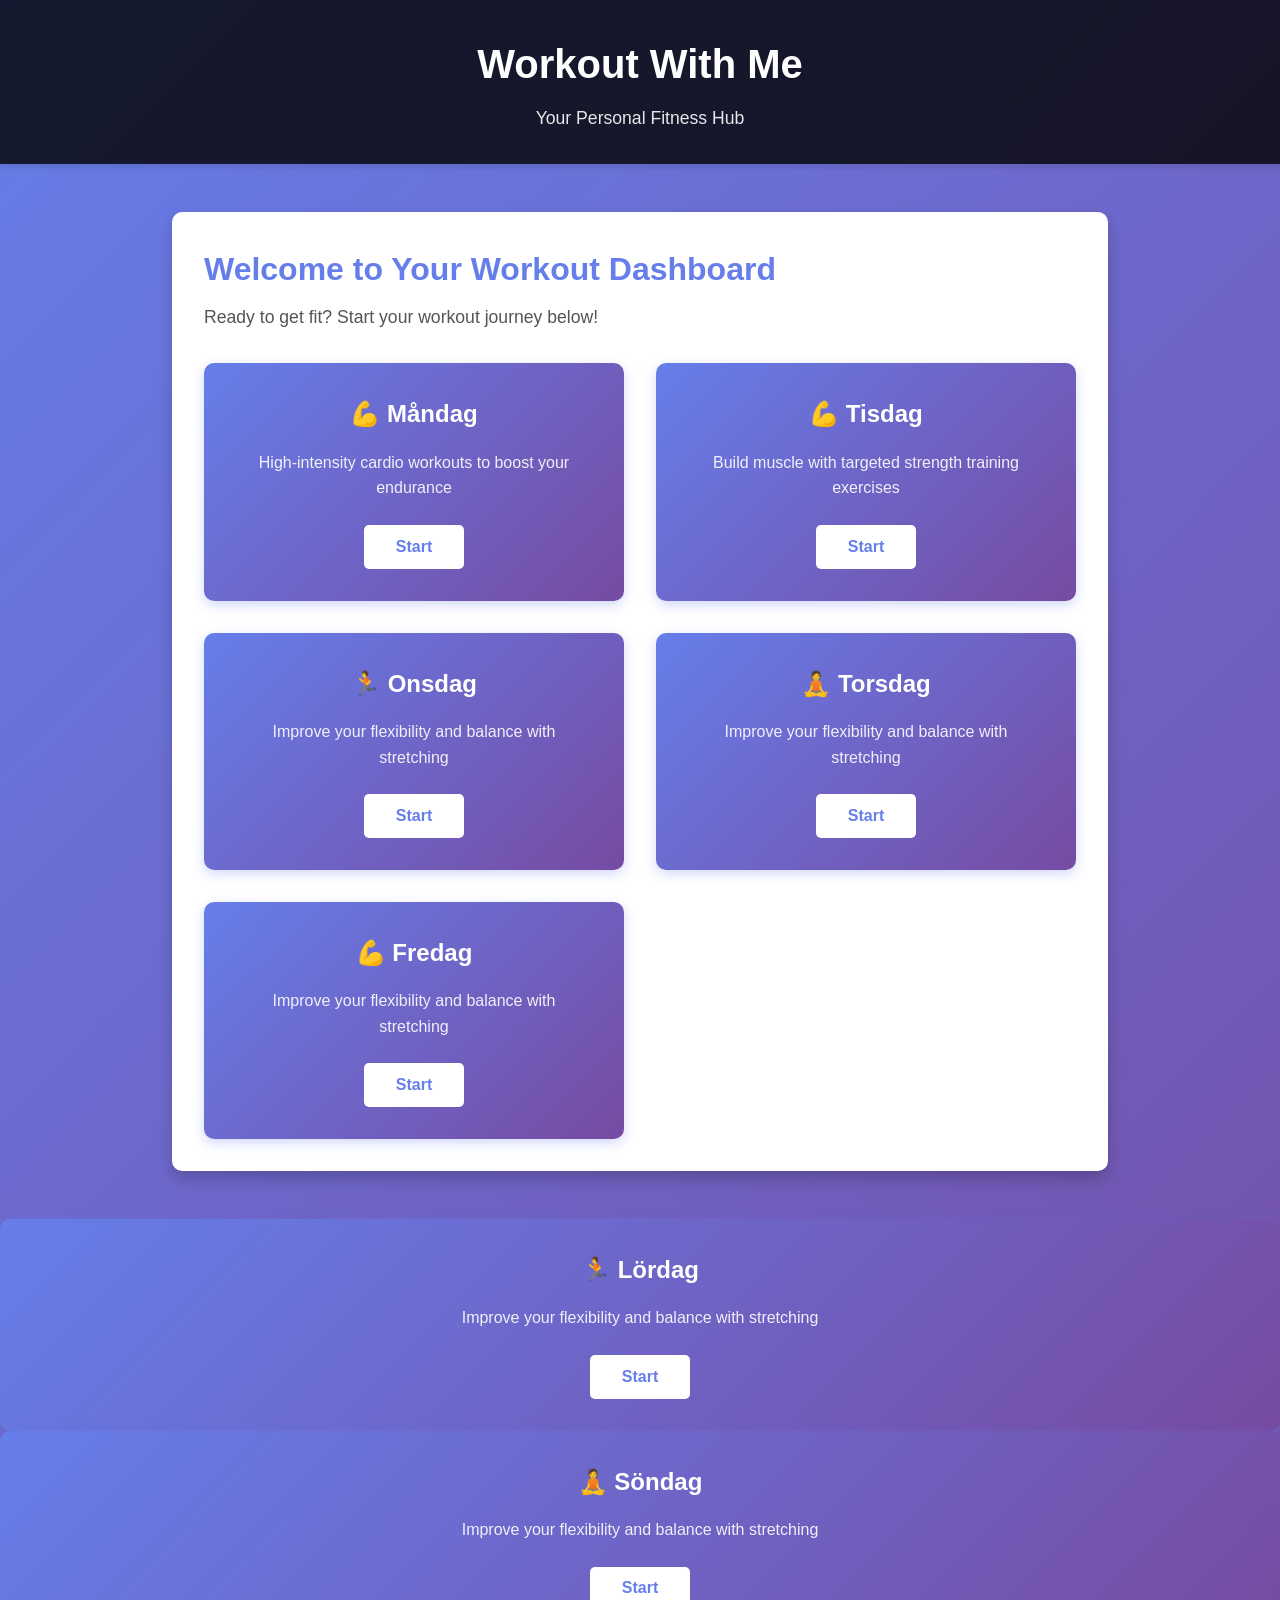
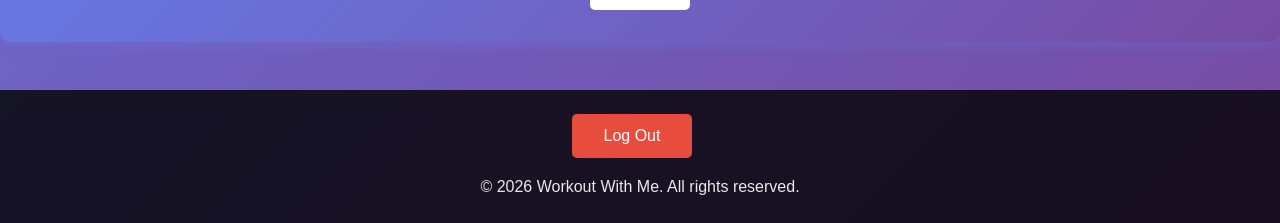
==== workouts.html @ a318d624 "New Stuff" ====
<!DOCTYPE html>
<html lang="en">
<head>
    <meta charset="UTF-8">
    <meta name="viewport" content="width=device-width, initial-scale=1.0">
    <title>Workout With Me - Main</title>
    <link rel="stylesheet" href="styles.css">
</head>
<body>
    <header>
        <h1>Workout With Me</h1>
        <p>Your Personal Fitness Hub</p>
    </header>
    
    <main>
        <section class="dashboard">
            <h2>Welcome to Your Workout Dashboard</h2>
            <p>Ready to get fit? Start your workout journey below!</p>
            
            <div class="workout-container">
                <div class="workout-card">
                    <h3>💪 Måndag</h3>
                    <p>High-intensity cardio workouts to boost your endurance</p>
                    <button class="workout-btn" data-day="Måndag">Start</button>
                </div>
                
                <div class="workout-card">
                    <h3>💪 Tisdag</h3>
                    <p>Build muscle with targeted strength training exercises</p>
                    <button class="workout-btn" data-day="Tisdag">Start</button>
                </div>
                
                <div class="workout-card">
                    <h3>🏃 Onsdag</h3>
                    <p>Improve your flexibility and balance with stretching</p>
                    <button class="workout-btn" data-day="Onsdag">Start</button>
                </div>

                <div class="workout-card">
                    <h3>🧘 Torsdag</h3>
                    <p>Improve your flexibility and balance with stretching</p>
                    <button class="workout-btn" data-day="Torsdag">Start</button>
                </div>

                <div class="workout-card">
                    <h3>💪 Fredag</h3>
                    <p>Improve your flexibility and balance with stretching</p>
                    <button class="workout-btn" data-day="Fredag">Start</button>
                </div>
            </div>
        </section>

        <!-- Workout Details Modal -->
        <div id="workoutModal" class="modal">
            <div class="modal-content">
                <span class="close">&times;</span>
                <div id="workoutDetails"></div>
            </div>
        </div>
    </main>
                <div class="workout-card">
                    <h3>🏃 Lördag</h3>
                    <p>Improve your flexibility and balance with stretching</p>
                    <button class="workout-btn">Start </button>
                </div>

                <div class="workout-card">
                    <h3>🧘 Söndag</h3>
                    <p>Improve your flexibility and balance with stretching</p>
                    <button class="workout-btn">Start </button>
                </div>
            </div>
        </section>
    </main>
    
    <footer>
        <button id="logoutBtn" class="logout-btn">Log Out</button>
        <p>&copy; 2026 Workout With Me. All rights reserved.</p>
    </footer>
    
    <script src="workouts.js"></script>
</body>
</html>
---- styles.css ----
* {
    margin: 0;
    padding: 0;
    box-sizing: border-box;
}

body {
    font-family: 'Segoe UI', Tahoma, Geneva, Verdana, sans-serif;
    line-height: 1.6;
    color: #333;
    background: linear-gradient(135deg, #667eea 0%, #764ba2 100%);
    min-height: 100vh;
}

header {
    background-color: rgba(0, 0, 0, 0.8);
    color: white;
    padding: 2rem;
    text-align: center;
    box-shadow: 0 4px 6px rgba(0, 0, 0, 0.1);
}

header h1 {
    font-size: 2.5rem;
    margin-bottom: 0.5rem;
}

header p {
    font-size: 1.1rem;
    opacity: 0.9;
}

main {
    max-width: 1000px;
    margin: 3rem auto;
    padding: 0 2rem;
}

.intro {
    background: white;
    padding: 2rem;
    border-radius: 10px;
    box-shadow: 0 8px 16px rgba(0, 0, 0, 0.2);
    text-align: center;
}

.intro h2 {
    color: #667eea;
    margin-bottom: 1rem;
    font-size: 2rem;
}

.intro p {
    margin-bottom: 2rem;
    font-size: 1.1rem;
    color: #555;
}

#loginForm {
    display: flex;
    flex-direction: column;
    gap: 1.5rem;
}

.form-group {
    display: flex;
    flex-direction: column;
    text-align: left;
}

.form-group label {
    margin-bottom: 0.5rem;
    font-weight: 600;
    color: #333;
}

.form-group input {
    padding: 0.8rem;
    border: 2px solid #ddd;
    border-radius: 5px;
    font-size: 1rem;
    transition: border-color 0.3s ease;
}

.form-group input:focus {
    outline: none;
    border-color: #667eea;
    box-shadow: 0 0 5px rgba(102, 126, 234, 0.3);
}

button {
    background-color: #667eea;
    color: white;
    border: none;
    padding: 0.8rem 2rem;
    font-size: 1rem;
    border-radius: 5px;
    cursor: pointer;
    transition: background-color 0.3s ease;
}

button:hover {
    background-color: #764ba2;
}

button:active {
    transform: scale(0.98);
}

footer {
    background-color: rgba(0, 0, 0, 0.8);
    color: white;
    text-align: center;
    padding: 1.5rem;
    margin-top: 3rem;
}

footer p {
    opacity: 0.9;
}

/* Workout Dashboard Styles */
.dashboard {
    background: white;
    padding: 2rem;
    border-radius: 10px;
    box-shadow: 0 8px 16px rgba(0, 0, 0, 0.2);
}

.dashboard h2 {
    color: #667eea;
    margin-bottom: 0.5rem;
    font-size: 2rem;
}

.dashboard > p {
    margin-bottom: 2rem;
    font-size: 1.1rem;
    color: #555;
}

.workout-container {
    display: grid;
    grid-template-columns: repeat(auto-fit, minmax(280px, 1fr));
    gap: 2rem;
    margin-top: 2rem;
}

.workout-card {
    background: linear-gradient(135deg, #667eea 0%, #764ba2 100%);
    color: white;
    padding: 2rem;
    border-radius: 10px;
    box-shadow: 0 4px 12px rgba(102, 126, 234, 0.3);
    text-align: center;
    transition: transform 0.3s ease, box-shadow 0.3s ease;
}

.workout-card:hover {
    transform: translateY(-5px);
    box-shadow: 0 8px 20px rgba(102, 126, 234, 0.5);
}

.workout-card h3 {
    font-size: 1.5rem;
    margin-bottom: 1rem;
}

.workout-card p {
    margin-bottom: 1.5rem;
    opacity: 0.9;
}

.workout-btn {
    background-color: white;
    color: #667eea;
    font-weight: 600;
    transition: all 0.3s ease;
}

.workout-btn:hover {
    background-color: #f0f0f0;
    color: #764ba2;
}

#logoutBtn {
    background-color: #e74c3c;
    margin-right: 1rem;
    margin-bottom: 1rem;
}

#logoutBtn:hover {
    background-color: #c0392b;
}

.logout-btn {
    margin-bottom: 0.5rem;
}

/* Modal Styles */
.modal {
    display: none;
    position: fixed;
    z-index: 1000;
    left: 0;
    top: 0;
    width: 100%;
    height: 100%;
    background-color: rgba(0, 0, 0, 0.5);
    animation: fadeIn 0.3s ease;
}

@keyframes fadeIn {
    from {
        opacity: 0;
    }
    to {
        opacity: 1;
    }
}

.modal-content {
    background-color: #fefefe;
    margin: 5% auto;
    padding: 2rem;
    border-radius: 10px;
    width: 90%;
    max-width: 800px;
    box-shadow: 0 4px 20px rgba(0, 0, 0, 0.3);
    animation: slideIn 0.3s ease;
}

@keyframes slideIn {
    from {
        transform: translateY(-50px);
        opacity: 0;
    }
    to {
        transform: translateY(0);
        opacity: 1;
    }
}

.close {
    color: #aaa;
    float: right;
    font-size: 28px;
    font-weight: bold;
    cursor: pointer;
    transition: color 0.3s ease;
}

.close:hover {
    color: #000;
}

#workoutDetails h3 {
    color: #667eea;
    margin-bottom: 1.5rem;
}

.workout-grid {
    display: grid;
    grid-template-columns: repeat(auto-fit, minmax(200px, 1fr));
    gap: 1.5rem;
}

.workout-item {
    background: #f9f9f9;
    padding: 1.5rem;
    border-radius: 8px;
    border-left: 4px solid #667eea;
    box-shadow: 0 2px 8px rgba(0, 0, 0, 0.1);
}

.workout-item h4 {
    color: #667eea;
    margin-bottom: 0.8rem;
    font-size: 1.1rem;
}

.workout-item p {
    color: #555;
    line-height: 1.6;
    word-wrap: break-word;
    white-space: normal;
}

.workout-table {
    width: 100%;
    border-collapse: collapse;
    margin-top: 1rem;
}

.workout-table thead {
    background-color: #667eea;
    color: white;
}

.workout-table th,
.workout-table td {
    padding: 1rem;
    text-align: left;
    border-bottom: 1px solid #ddd;
}

.workout-table tr:hover {
    background-color: #f5f5f5;
}

.workout-table tbody tr:last-child td {
    border-bottom: none;
}
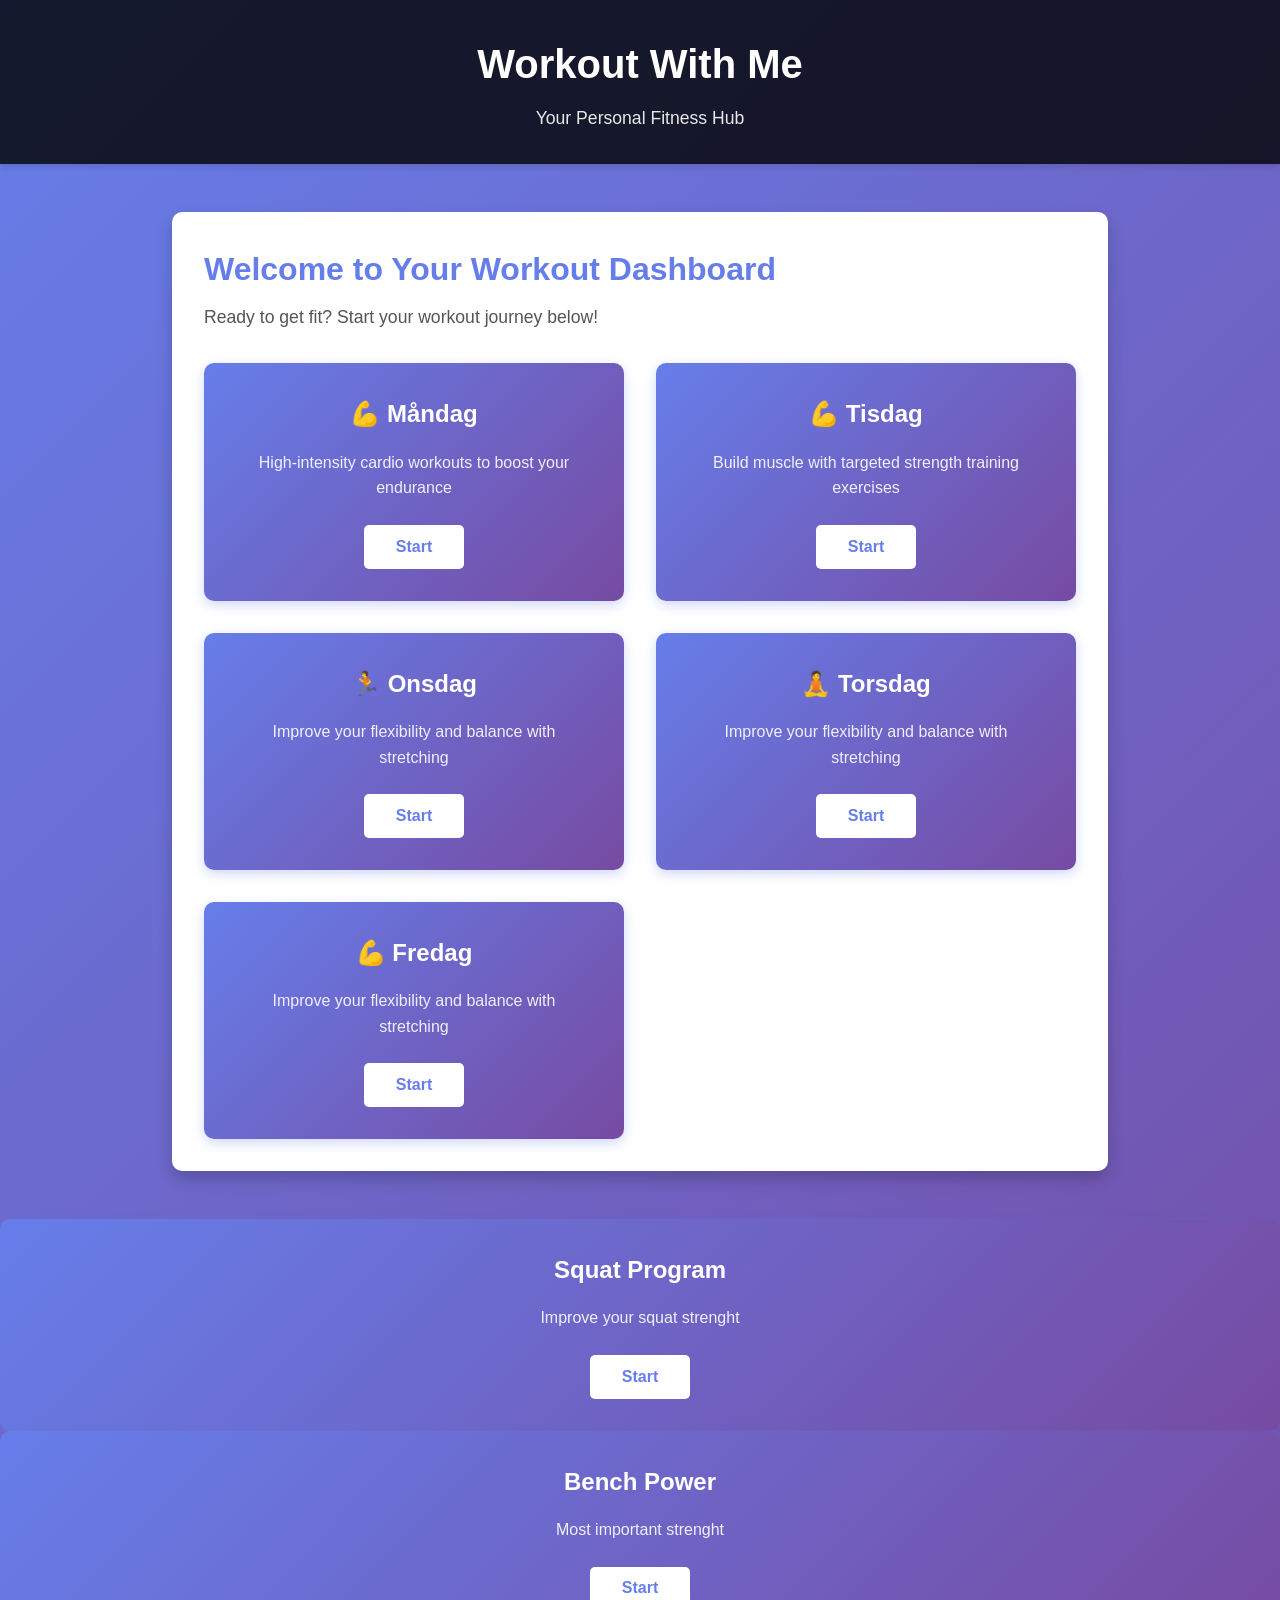
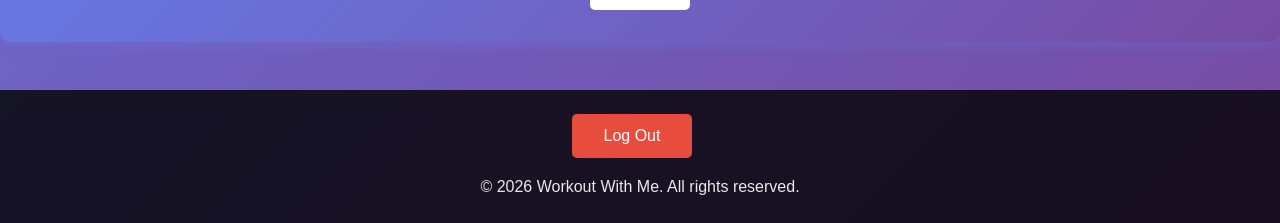
==== commit ea1599c3: "Static workout routines" ====
--- a/workouts.html
+++ b/workouts.html
@@ -59,14 +59,14 @@
         </div>
     </main>
                 <div class="workout-card">
-                    <h3>🏃 Lördag</h3>
-                    <p>Improve your flexibility and balance with stretching</p>
+                    <h3>Squat Program</h3>
+                    <p>Improve your squat strenght</p>
                     <button class="workout-btn">Start </button>
                 </div>
 
                 <div class="workout-card">
-                    <h3>🧘 Söndag</h3>
-                    <p>Improve your flexibility and balance with stretching</p>
+                    <h3>Bench Power</h3>
+                    <p>Most important strenght</p>
                     <button class="workout-btn">Start </button>
                 </div>
             </div>
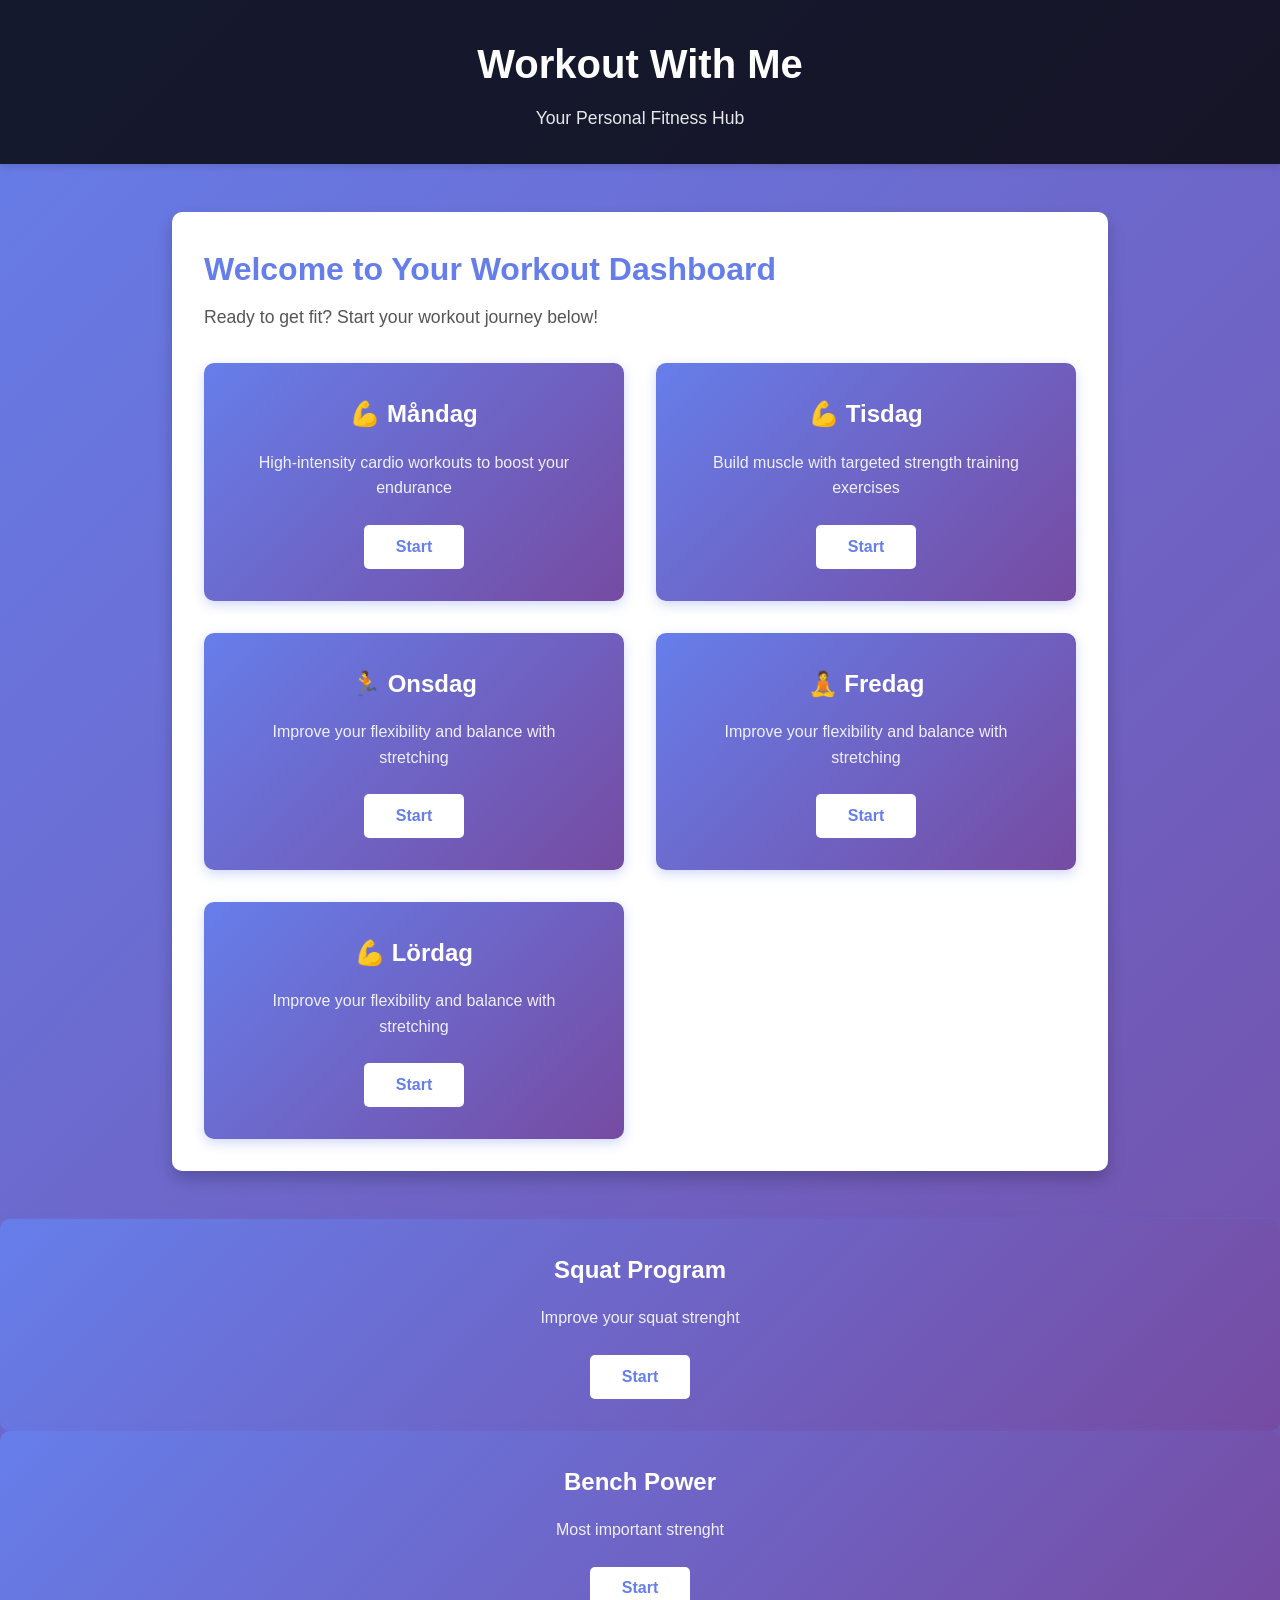
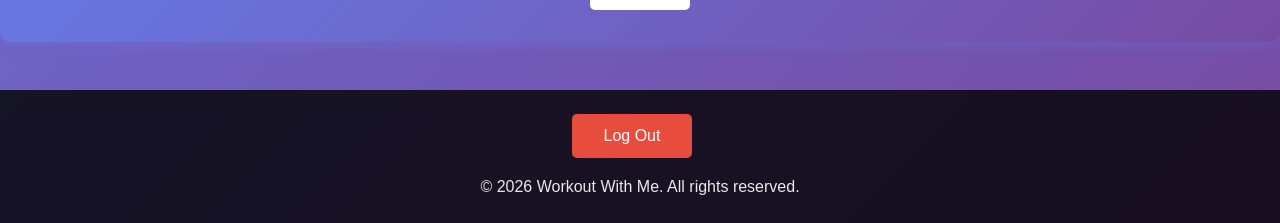
==== commit 70158120: "Workday button should work for every day" ====
--- a/workouts.html
+++ b/workouts.html
@@ -37,15 +37,15 @@
                 </div>
 
                 <div class="workout-card">
-                    <h3>🧘 Torsdag</h3>
+                    <h3>🧘 Fredag</h3>
                     <p>Improve your flexibility and balance with stretching</p>
-                    <button class="workout-btn" data-day="Torsdag">Start</button>
+                    <button class="workout-btn" data-day="Fredag">Start</button>
                 </div>
 
                 <div class="workout-card">
-                    <h3>💪 Fredag</h3>
+                    <h3>💪 Lördag</h3>
                     <p>Improve your flexibility and balance with stretching</p>
-                    <button class="workout-btn" data-day="Fredag">Start</button>
+                    <button class="workout-btn" data-day="Lördag">Start</button>
                 </div>
             </div>
         </section>
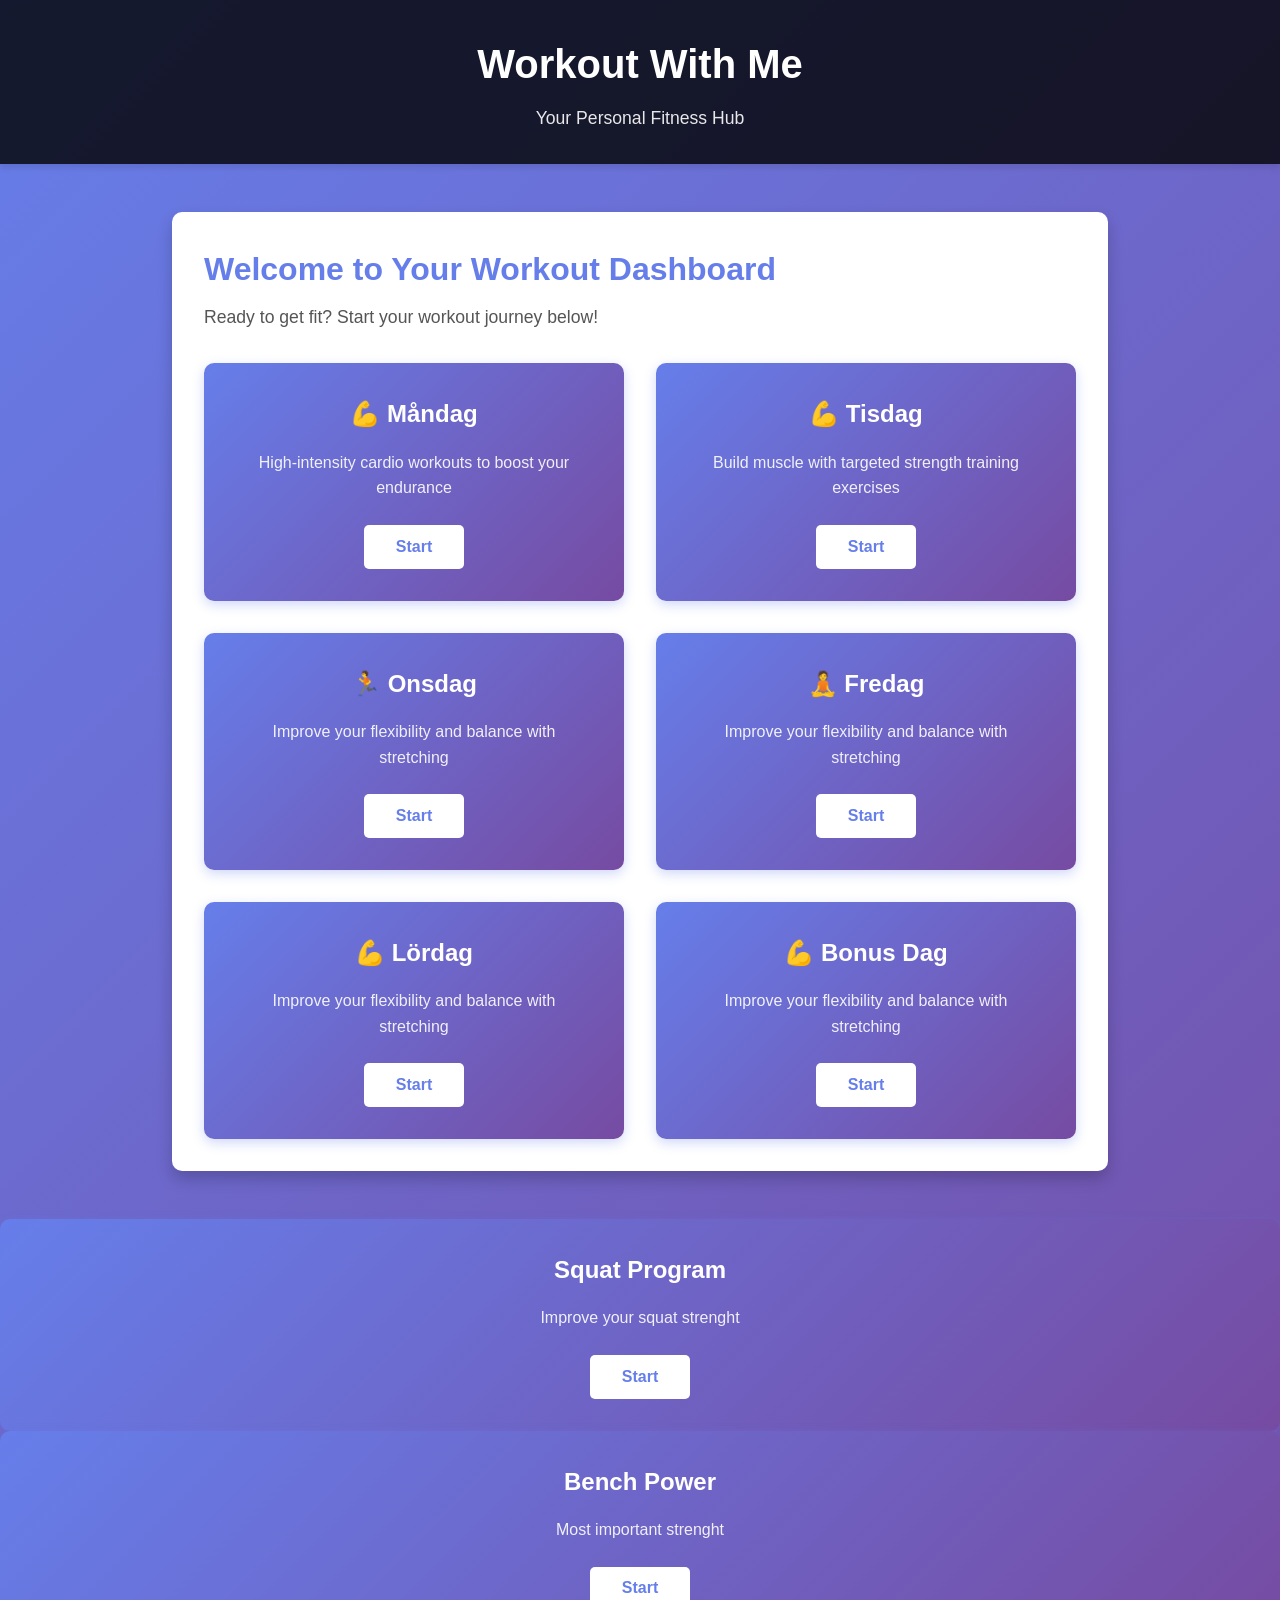
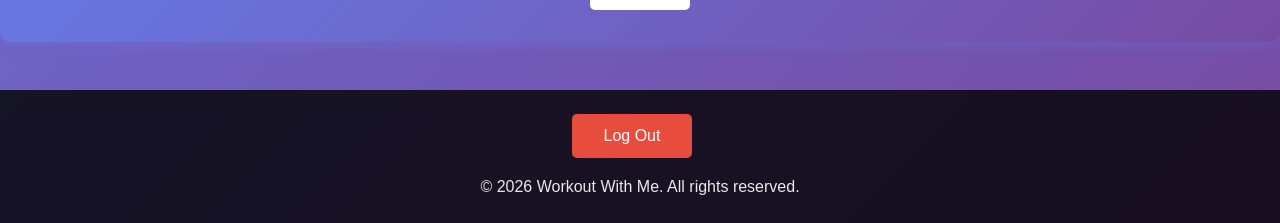
==== commit e8eed142: "Fix bugg," ====
--- a/workouts.html
+++ b/workouts.html
@@ -47,6 +47,12 @@
                     <p>Improve your flexibility and balance with stretching</p>
                     <button class="workout-btn" data-day="Lördag">Start</button>
                 </div>
+
+                <div class="workout-card">
+                    <h3>💪 Bonus Dag</h3>
+                    <p>Improve your flexibility and balance with stretching</p>
+                    <button class="workout-btn" data-day="bonus">Start</button>
+                </div>
             </div>
         </section>
 
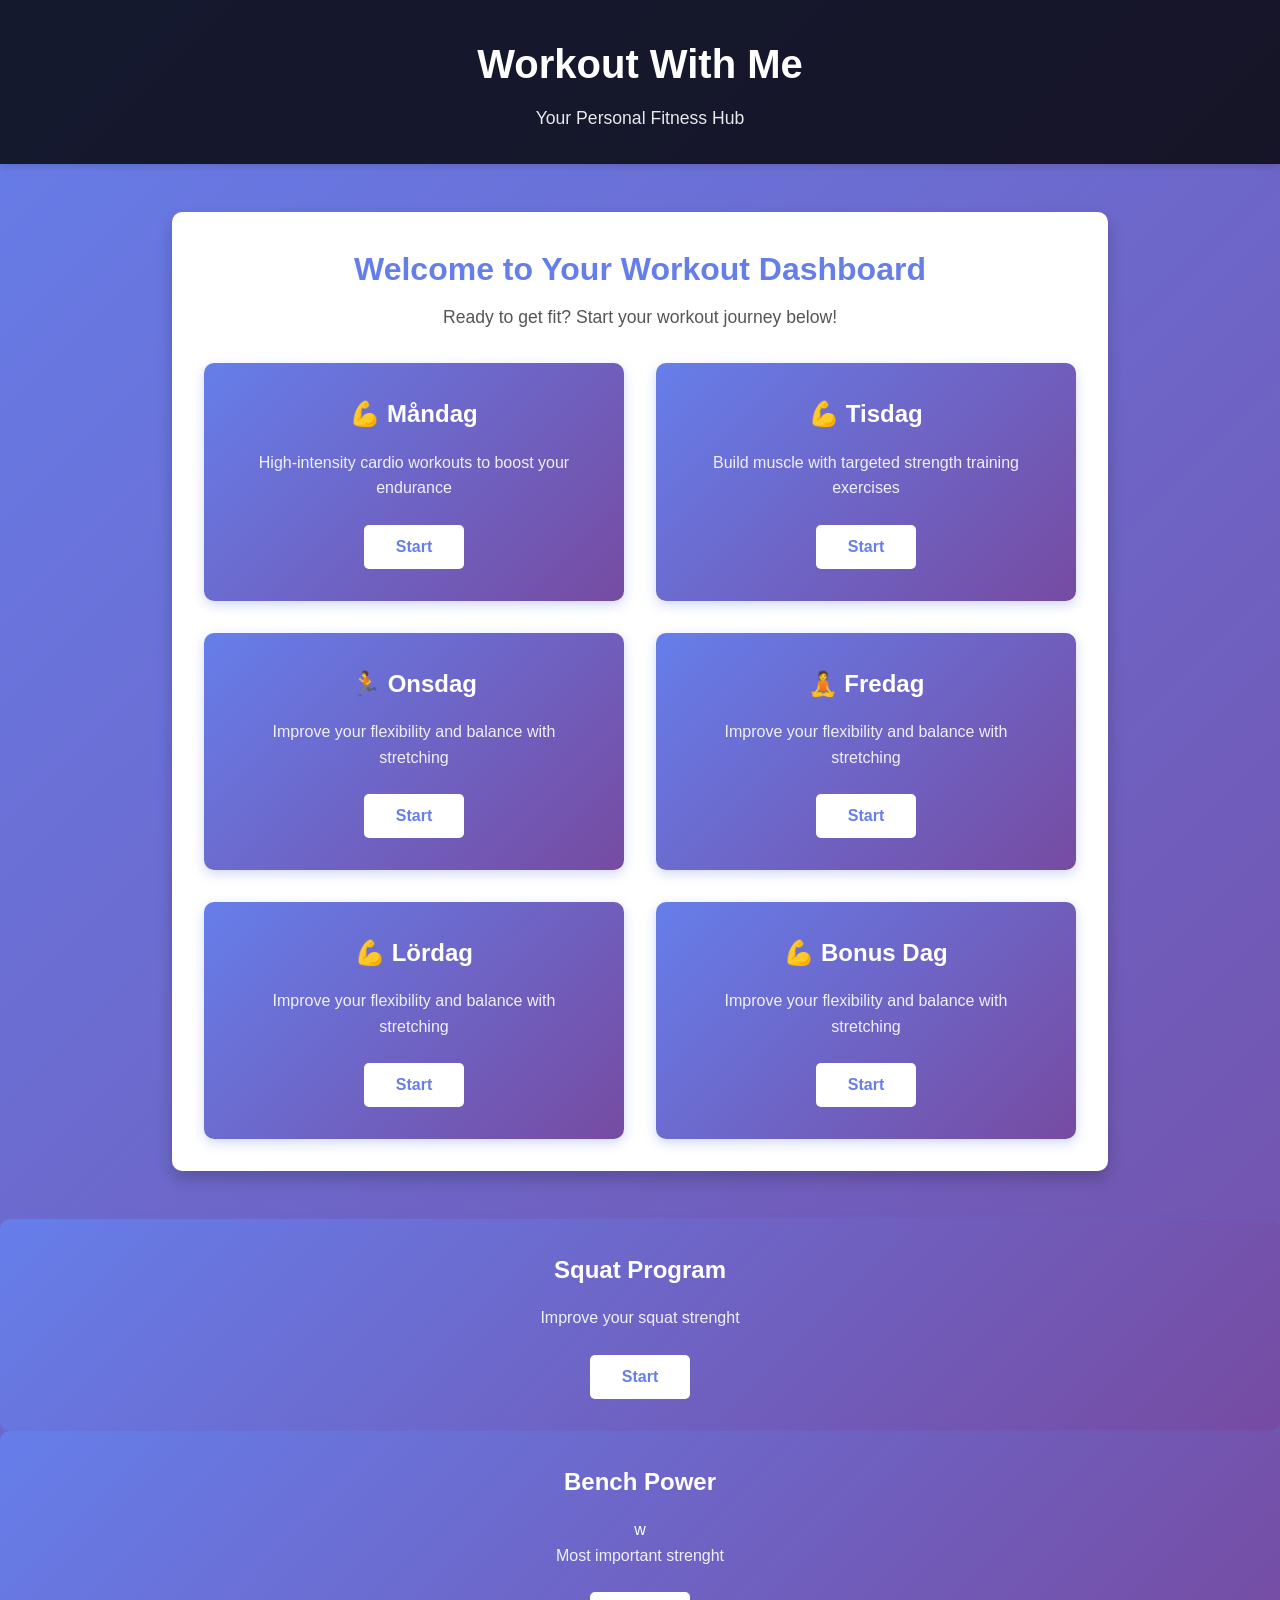
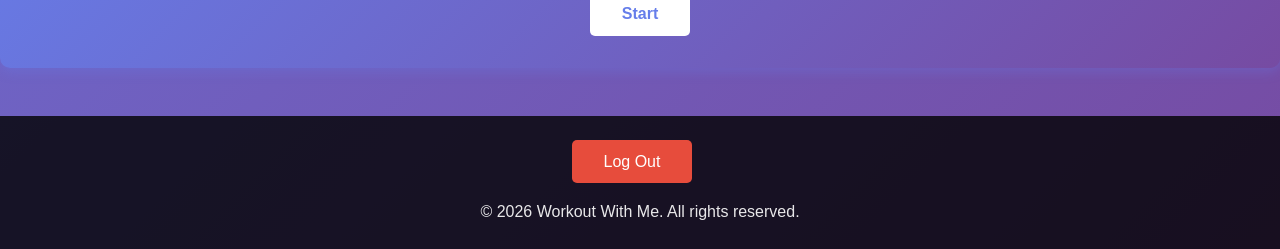
==== commit 08bb95ce: "Fix so we can scrool in the workout cards" ====
--- a/workouts.html
+++ b/workouts.html
@@ -57,8 +57,8 @@
         </section>
 
         <!-- Workout Details Modal -->
-        <div id="workoutModal" class="modal">
-            <div class="modal-content">
+        <div id="workoutModal" class="modal" aria-hidden="true">
+            <div class="modal-content" role="dialog" aria-modal="true" tabindex="-1">
                 <span class="close">&times;</span>
                 <div id="workoutDetails"></div>
             </div>
@@ -71,7 +71,7 @@
                 </div>
 
                 <div class="workout-card">
-                    <h3>Bench Power</h3>
+                    <h3>Bench Power</h3>w
                     <p>Most important strenght</p>
                     <button class="workout-btn">Start </button>
                 </div>
--- a/styles.css
+++ b/styles.css
@@ -48,12 +48,15 @@
     color: #667eea;
     margin-bottom: 1rem;
     font-size: 2rem;
+    text-align: center;
 }
 
 .intro p {
     margin-bottom: 2rem;
     font-size: 1.1rem;
     color: #555;
+    text-align: center;
+
 }
 
 #loginForm {
@@ -131,12 +134,14 @@
     color: #667eea;
     margin-bottom: 0.5rem;
     font-size: 2rem;
+    text-align: center;
 }
 
 .dashboard > p {
     margin-bottom: 2rem;
     font-size: 1.1rem;
     color: #555;
+    text-align: center;
 }
 
 .workout-container {
@@ -226,8 +231,14 @@
     border-radius: 10px;
     width: 90%;
     max-width: 800px;
+    max-height: 80vh;
+    overflow-y: auto;
     box-shadow: 0 4px 20px rgba(0, 0, 0, 0.3);
     animation: slideIn 0.3s ease;
+}
+
+.modal-content:focus {
+    outline: 3px solid rgba(102, 126, 234, 0.7);
 }
 
 @keyframes slideIn {
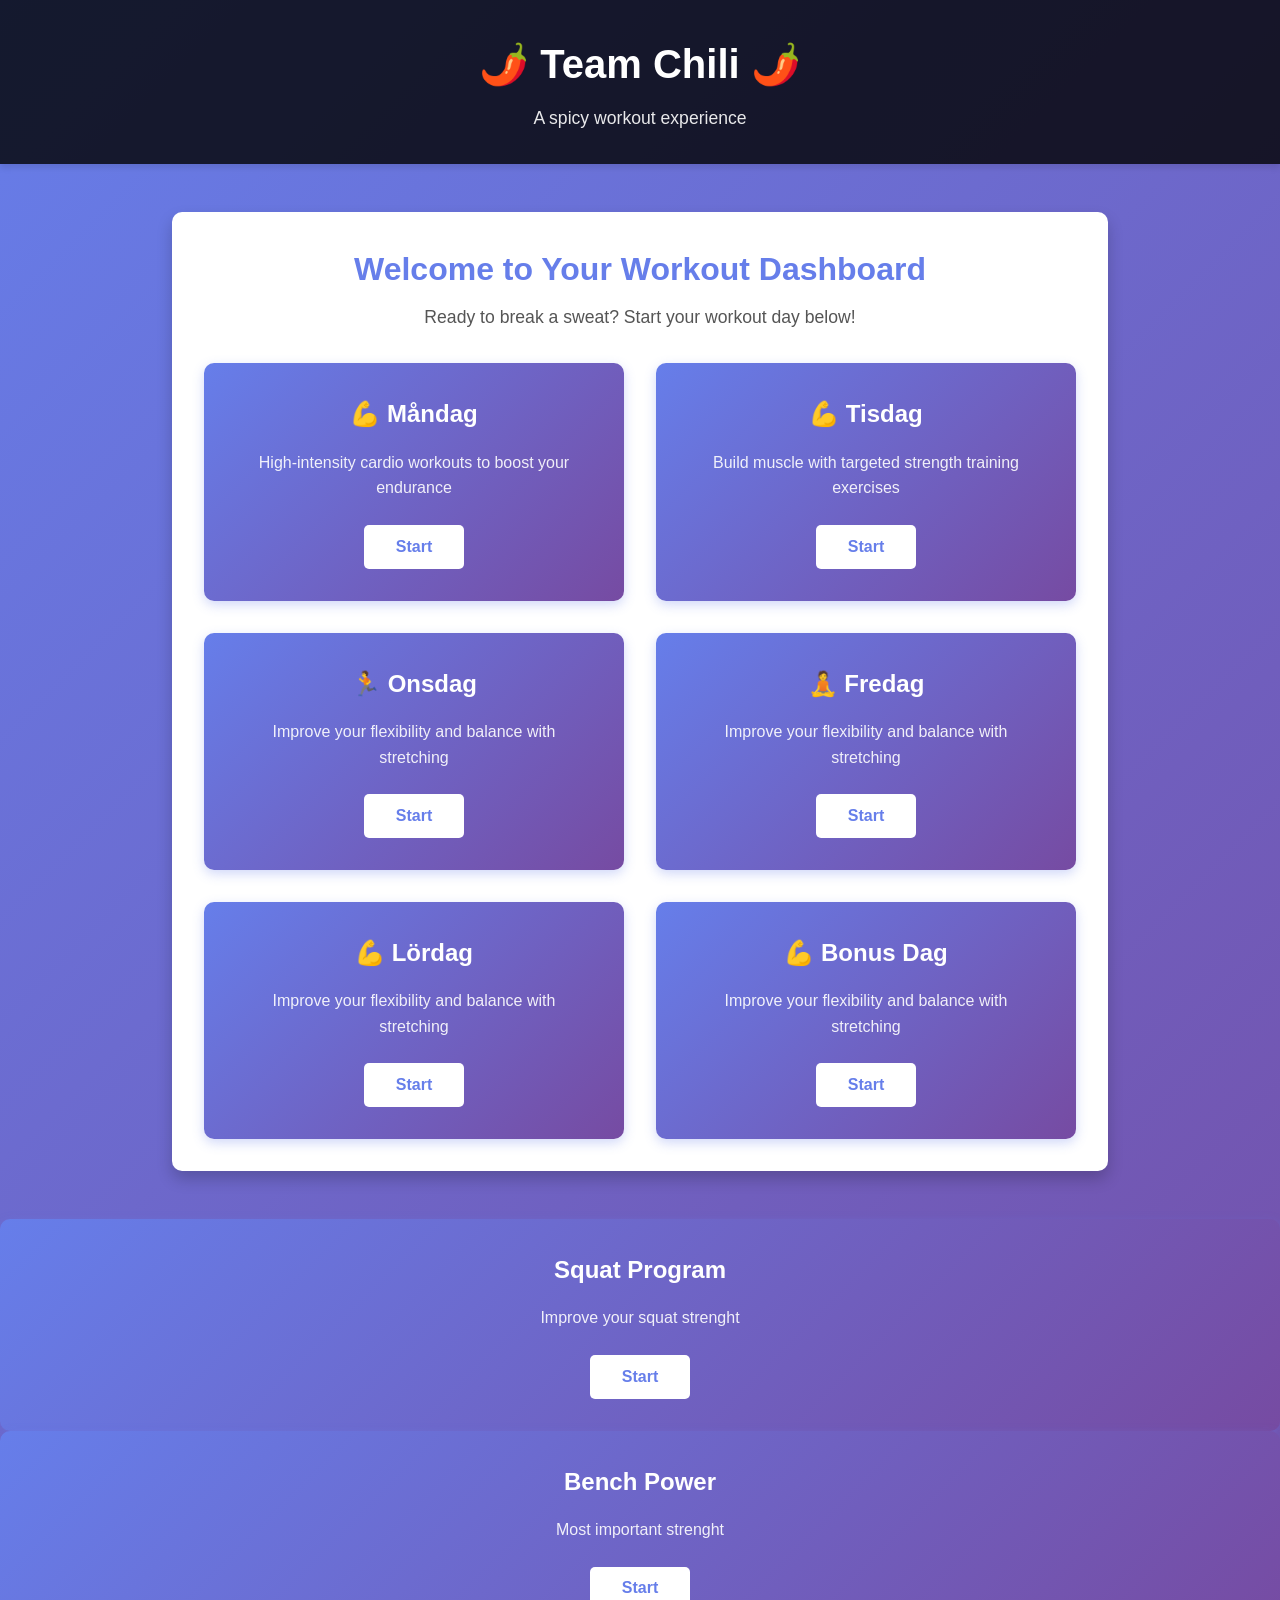
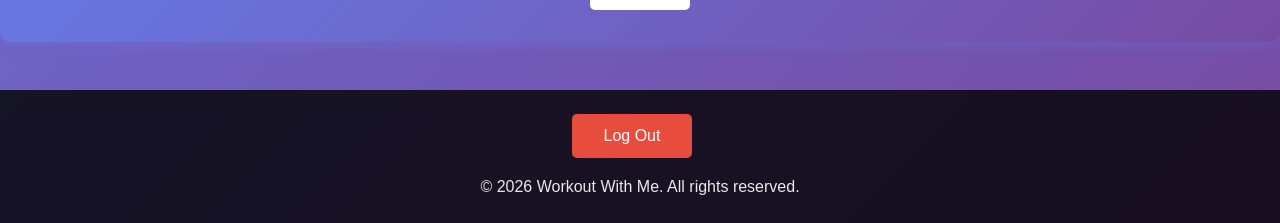
==== commit 1cfc08e5: "Style changes, and fix for Squat program" ====
--- a/workouts.html
+++ b/workouts.html
@@ -3,19 +3,19 @@
 <head>
     <meta charset="UTF-8">
     <meta name="viewport" content="width=device-width, initial-scale=1.0">
-    <title>Workout With Me - Main</title>
+    <title>Team Chili - Main</title>
     <link rel="stylesheet" href="styles.css">
 </head>
 <body>
     <header>
-        <h1>Workout With Me</h1>
-        <p>Your Personal Fitness Hub</p>
+        <h1>🌶️ Team Chili 🌶️</h1>
+        <p>A spicy workout experience</p>
     </header>
     
     <main>
         <section class="dashboard">
             <h2>Welcome to Your Workout Dashboard</h2>
-            <p>Ready to get fit? Start your workout journey below!</p>
+            <p>Ready to break a sweat? Start your workout day below!</p>
             
             <div class="workout-container">
                 <div class="workout-card">
@@ -67,13 +67,13 @@
                 <div class="workout-card">
                     <h3>Squat Program</h3>
                     <p>Improve your squat strenght</p>
-                    <button class="workout-btn">Start </button>
+                    <button class="workout-btn" data-day="Squat">Start </button>
                 </div>
 
                 <div class="workout-card">
-                    <h3>Bench Power</h3>w
+                    <h3>Bench Power</h3>
                     <p>Most important strenght</p>
-                    <button class="workout-btn">Start </button>
+                    <button class="workout-btn" data-day="Bench">Start </button>
                 </div>
             </div>
         </section>
--- a/styles.css
+++ b/styles.css
@@ -68,7 +68,7 @@
 .form-group {
     display: flex;
     flex-direction: column;
-    text-align: left;
+    text-align: center;
 }
 
 .form-group label {
